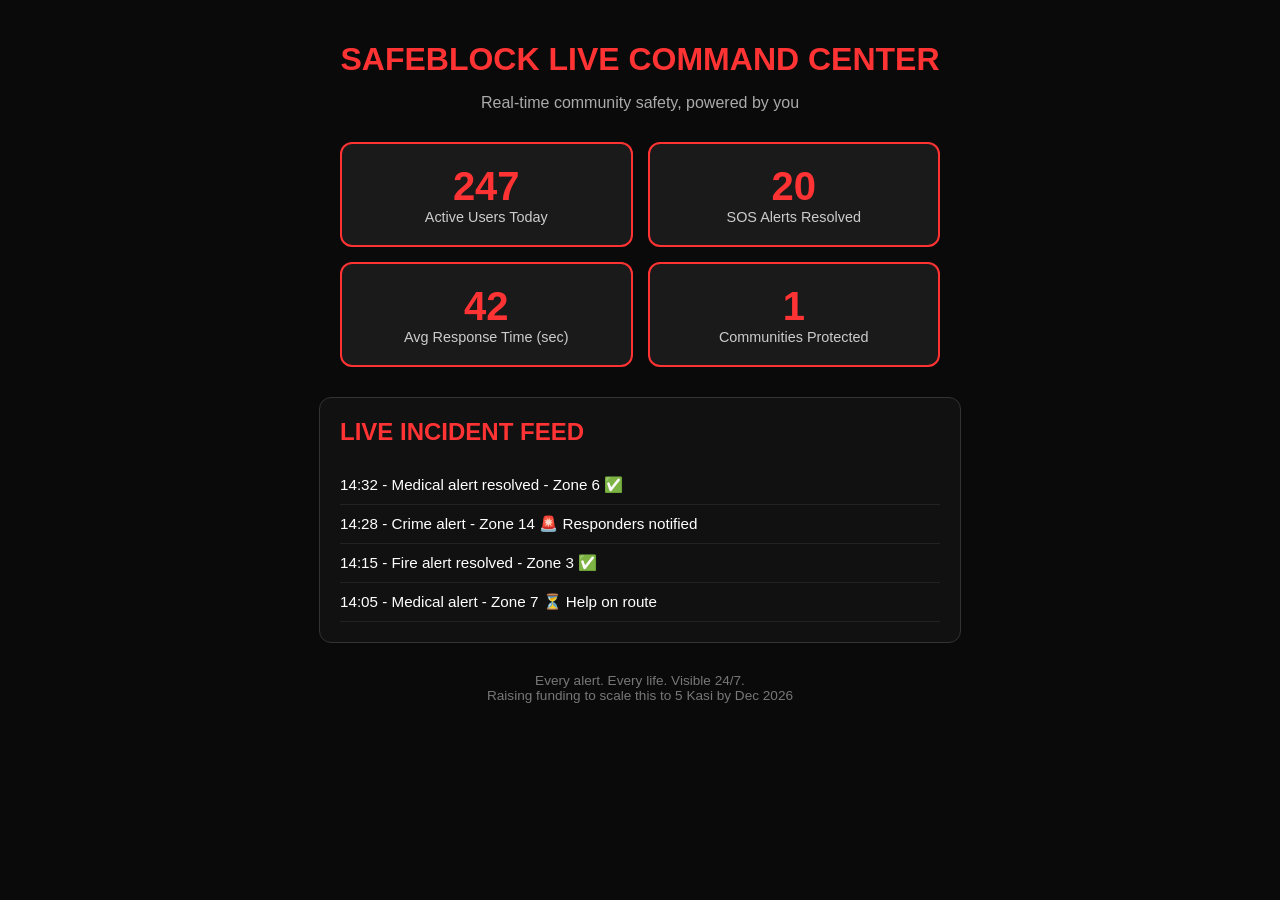
==== live.html @ 6fa54994 "Add live.html for SafeBlock Command Center" ====
<!DOCTYPE html>
<html lang="en">
<head>
<meta charset="UTF-8">
<meta name="viewport" content="width=device-width, initial-scale=1.0">
<title>SafeBlock Live Command Center</title>
<style>
  body {
    background: #0a0a0a;
    color: #fff;
    font-family: Arial, sans-serif;
    margin: 0;
    padding: 20px;
    text-align: center;
  }
  h1 {
    color: #ff3333;
    font-size: 2rem;
    margin-bottom: 5px;
  }
  .subtitle {
    color: #aaa;
    margin-bottom: 30px;
  }
  .stats {
    display: grid;
    grid-template-columns: repeat(2, 1fr);
    gap: 15px;
    max-width: 600px;
    margin: 0 auto 30px;
  }
  .stat-box {
    background: #1a1a1a;
    border: 2px solid #ff3333;
    border-radius: 12px;
    padding: 20px;
  }
  .stat-num {
    font-size: 2.5rem;
    font-weight: bold;
    color: #ff3333;
  }
  .stat-label {
    color: #ccc;
    font-size: 0.9rem;
  }
  .feed {
    background: #111;
    border: 1px solid #333;
    border-radius: 12px;
    max-width: 600px;
    margin: 0 auto;
    padding: 20px;
    text-align: left;
  }
  .feed h2 {
    color: #ff3333;
    margin-top: 0;
  }
  .alert {
    padding: 10px 0;
    border-bottom: 1px solid #222;
    font-size: 0.95rem;
  }
  .footer {
    margin-top: 30px;
    color: #777;
    font-size: 0.85rem;
  }
</style>
</head>
<body>

<h1>SAFEBLOCK LIVE COMMAND CENTER</h1>
<p class="subtitle">Real-time community safety, powered by you</p>

<div class="stats">
  <div class="stat-box">
    <div class="stat-num">247</div>
    <div class="stat-label">Active Users Today</div>
  </div>
  <div class="stat-box">
    <div class="stat-num">20</div>
    <div class="stat-label">SOS Alerts Resolved</div>
  </div>
  <div class="stat-box">
    <div class="stat-num" id="responseTime">42</div>
    <div class="stat-label">Avg Response Time (sec)</div>
  </div>
  <div class="stat-box">
    <div class="stat-num">1</div>
    <div class="stat-label">Communities Protected</div>
  </div>
</div>

<div class="feed">
  <h2>LIVE INCIDENT FEED</h2>
  <div class="alert">14:32 - Medical alert resolved - Zone 6 ✅</div>
  <div class="alert">14:28 - Crime alert - Zone 14 🚨 Responders notified</div>
  <div class="alert">14:15 - Fire alert resolved - Zone 3 ✅</div>
  <div class="alert">14:05 - Medical alert - Zone 7 ⏳ Help on route</div>
</div>

<p class="footer">Every alert. Every life. Visible 24/7.<br>
Raising funding to scale this to 5 Kasi by Dec 2026</p>

<script>
// Makes response time "tick" so it looks live
setInterval(() => {
  let rt = document.getElementById('responseTime');
  let num = 38 + Math.floor(Math.random() * 8);
  rt.textContent = num;
}, 10000);
</script>

</body>
</html>
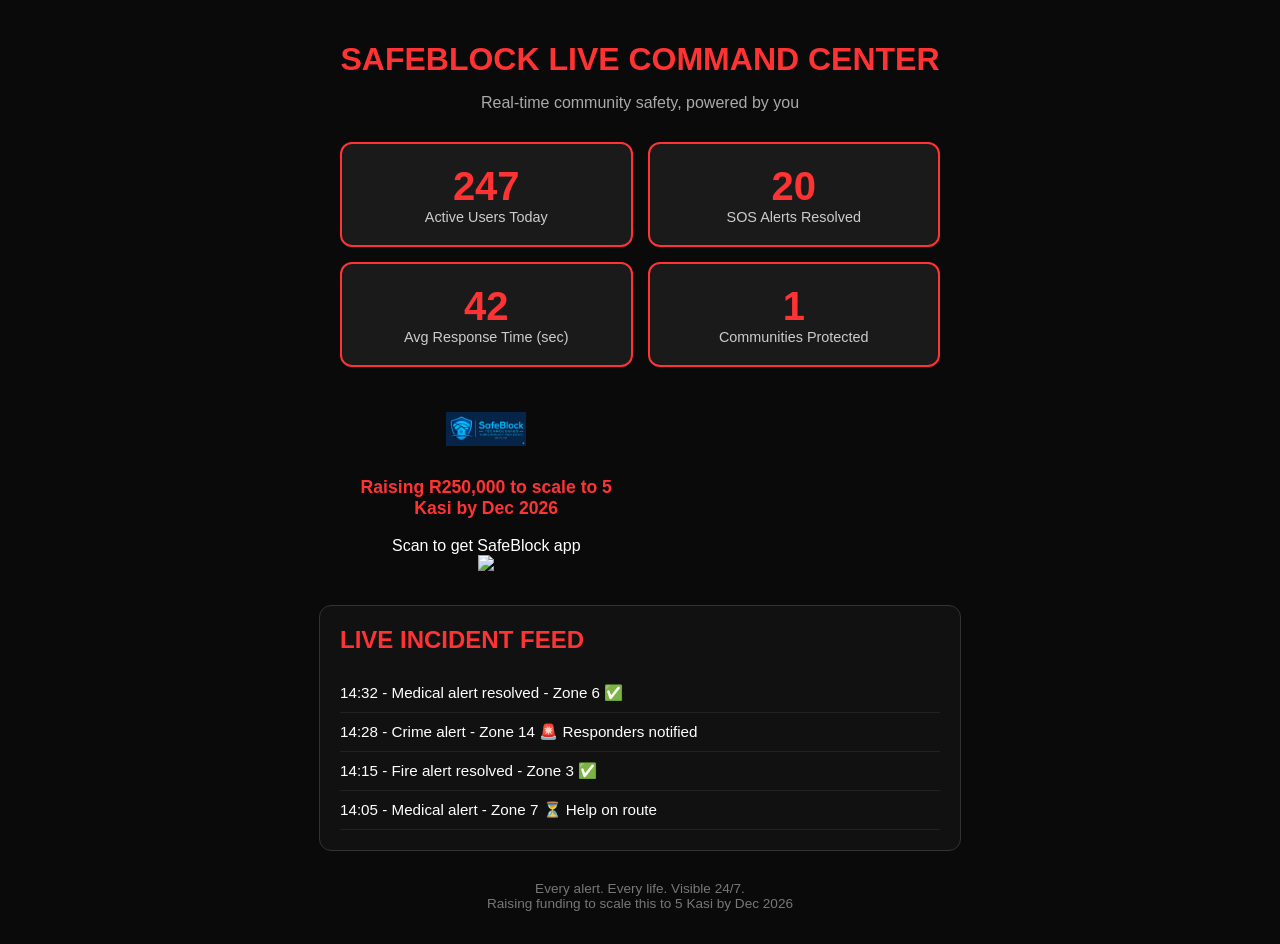
==== commit 94497ee9: "Add fundraising section and update response time interval" ====
--- a/live.html
+++ b/live.html
@@ -91,6 +91,14 @@
     <div class="stat-num">1</div>
     <div class="stat-label">Communities Protected</div>
   </div>
+  <div style="margin-top:30px; text-align:center">
+  <img src="logo.png" width="80" style="margin-bottom:10px"><br>
+  <p style="color:#ff3333; font-weight:bold; font-size:1.1rem">
+    Raising R250,000 to scale to 5 Kasi by Dec 2026
+  </p>
+  Scan to get SafeBlock app<br>
+  <img src="https://api.qrserver.com/v1/create-qr-code/?size=150x150&data=https://safeblock.co.za" width="150">
+</div>
 </div>
 
 <div class="feed">
@@ -110,7 +118,7 @@
   let rt = document.getElementById('responseTime');
   let num = 38 + Math.floor(Math.random() * 8);
   rt.textContent = num;
-}, 10000);
+},3000);
 </script>
 
 </body>
